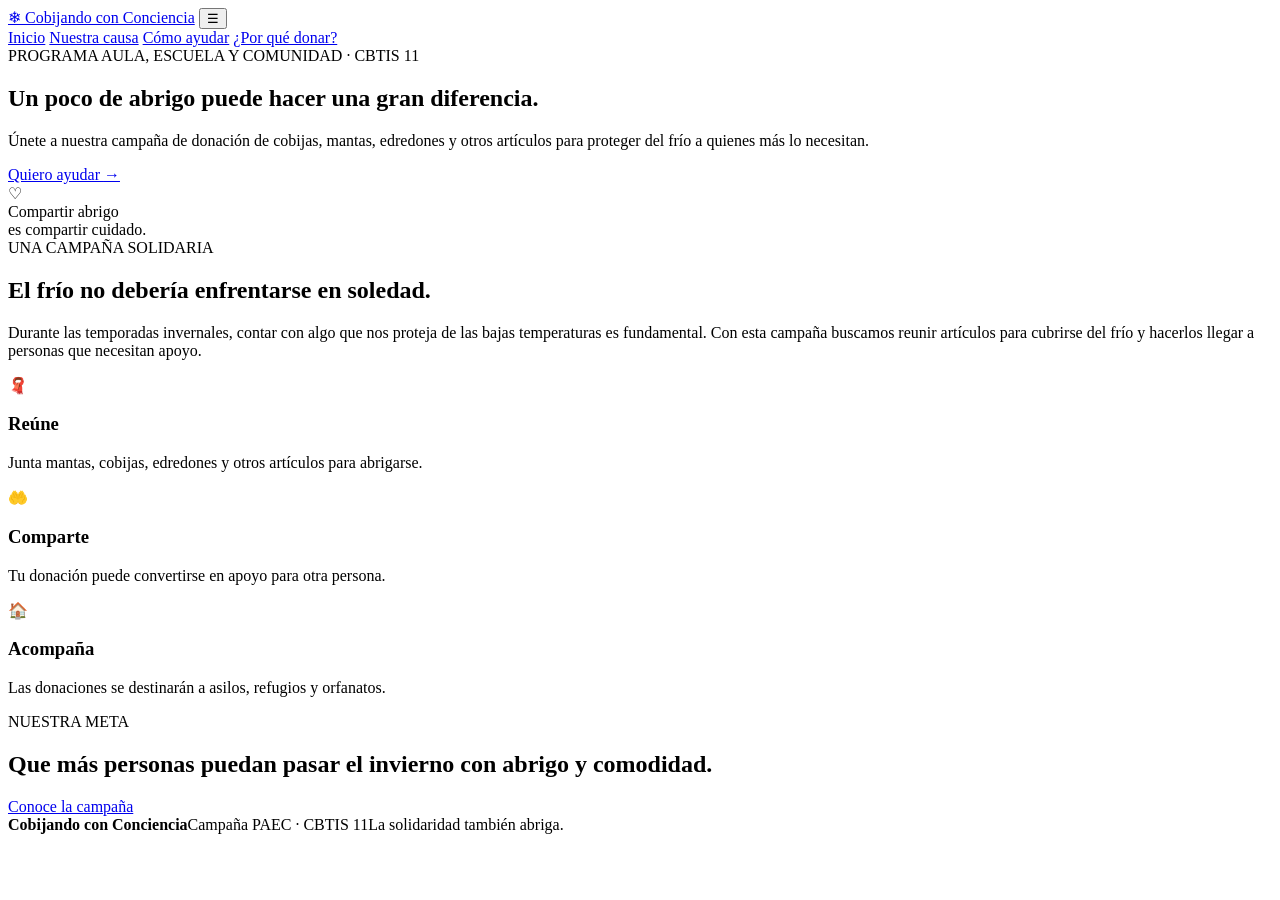
==== index.html @ b931ae20 "Add header with navigation and menu toggle button" ====
<!DOCTYPE html>
<html lang="es">
<head>
  <meta charset="UTF-8">
  <meta name="viewport" content="width=device-width, initial-scale=1.0">
  <meta name="description" content="Campaña Cobijando con Conciencia: dona cobijas, mantas y artículos para ayudar a quienes enfrentan el frío.">
  <title>Cobijando con Conciencia | Campaña PAEC</title>
  <link rel="stylesheet" href="css/estilos.css">
  <script src="js/script.js" defer></script>
</head>
<body>
  <header class="encabezado">
    <a class="marca" href="index.html"><span class="marca-icono">❄</span> Cobijando con Conciencia</a>
    <button class="menu-toggle" aria-label="Abrir menú" aria-expanded="false">☰</button>
    <nav class="navegacion">
      <a class="activo" href="index.html">Inicio</a>
      <a href="nosotros.html">Nuestra causa</a>
      <a href="donar.html">Cómo ayudar</a>
      <a href="impacto.html">¿Por qué donar?</a>
    </nav>
  </header>

  <main>
    <section class="hero">
      <div class="hero-contenido">
        <span class="etiqueta">PROGRAMA AULA, ESCUELA Y COMUNIDAD · CBTIS 11</span>
        <h1>Un poco de abrigo puede hacer una gran diferencia.</h1>
        <p>Únete a nuestra campaña de donación de cobijas, mantas, edredones y otros artículos para proteger del frío a quienes más lo necesitan.</p>
        <a class="boton" href="donar.html">Quiero ayudar <span>→</span></a>
      </div>
      <div class="hero-ilustracion" aria-label="Ilustración decorativa de una manta">
        <div class="sol"></div><div class="manta"><span>♡</span></div>
        <div class="texto-ilustracion">Compartir abrigo<br>es compartir cuidado.</div>
      </div>
    </section>

    <section class="seccion bienvenida">
      <div class="titulo-seccion">
        <span class="sobrelinea">UNA CAMPAÑA SOLIDARIA</span>
        <h2>El frío no debería enfrentarse en soledad.</h2>
      </div>
      <p class="texto-centro">Durante las temporadas invernales, contar con algo que nos proteja de las bajas temperaturas es fundamental. Con esta campaña buscamos reunir artículos para cubrirse del frío y hacerlos llegar a personas que necesitan apoyo.</p>
      <div class="tarjetas">
        <article class="tarjeta"><div class="tarjeta-icono">🧣</div><h3>Reúne</h3><p>Junta mantas, cobijas, edredones y otros artículos para abrigarse.</p></article>
        <article class="tarjeta"><div class="tarjeta-icono">🤲</div><h3>Comparte</h3><p>Tu donación puede convertirse en apoyo para otra persona.</p></article>
        <article class="tarjeta"><div class="tarjeta-icono">🏠</div><h3>Acompaña</h3><p>Las donaciones se destinarán a asilos, refugios y orfanatos.</p></article>
      </div>
    </section>

    <section class="franja">
      <div><span class="sobrelinea">NUESTRA META</span><h2>Que más personas puedan pasar el invierno con abrigo y comodidad.</h2></div>
      <a class="boton boton-claro" href="nosotros.html">Conoce la campaña</a>
    </section>
  </main>

  <footer><strong>Cobijando con Conciencia</strong><span>Campaña PAEC · CBTIS 11</span><span>La solidaridad también abriga.</span></footer>
</body>
</html>
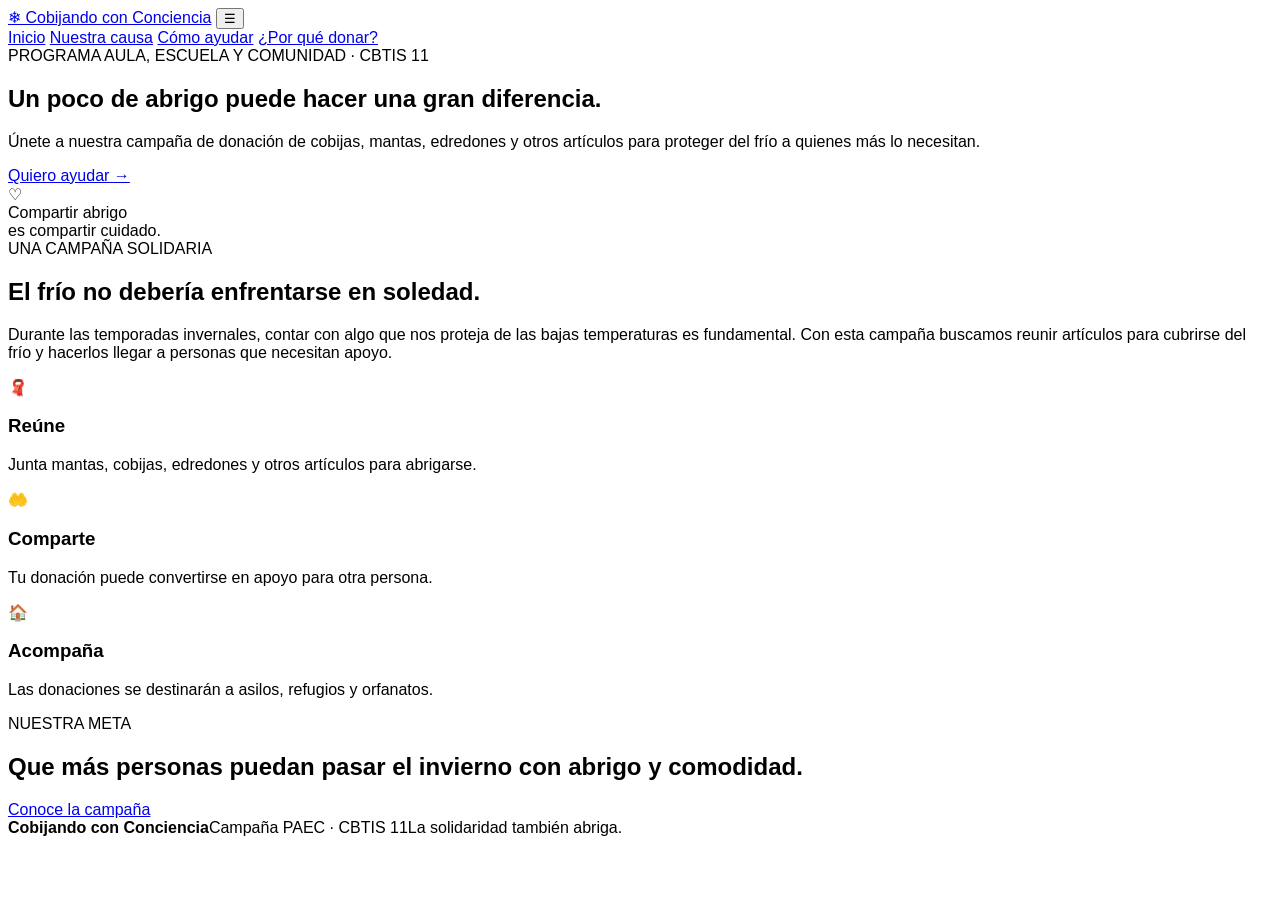
==== commit a9292102: "changed stylesheet ref route" ====
--- a/index.html
+++ b/index.html
@@ -3,56 +3,72 @@
 <head>
   <meta charset="UTF-8">
   <meta name="viewport" content="width=device-width, initial-scale=1.0">
-  <meta name="description" content="Campaña Cobijando con Conciencia: dona cobijas, mantas y artículos para ayudar a quienes enfrentan el frío.">
+  <meta name="description"
+        content="Campaña Cobijando con Conciencia: dona cobijas, mantas y artículos para ayudar a quienes enfrentan el frío.">
   <title>Cobijando con Conciencia | Campaña PAEC</title>
-  <link rel="stylesheet" href="css/estilos.css">
+  <link rel="stylesheet" href="estilos.css">
   <script src="js/script.js" defer></script>
 </head>
 <body>
-  <header class="encabezado">
-    <a class="marca" href="index.html"><span class="marca-icono">❄</span> Cobijando con Conciencia</a>
-    <button class="menu-toggle" aria-label="Abrir menú" aria-expanded="false">☰</button>
-    <nav class="navegacion">
-      <a class="activo" href="index.html">Inicio</a>
-      <a href="nosotros.html">Nuestra causa</a>
-      <a href="donar.html">Cómo ayudar</a>
-      <a href="impacto.html">¿Por qué donar?</a>
-    </nav>
-  </header>
+<header class="encabezado">
+  <a class="marca" href="index.html"><span class="marca-icono">❄</span> Cobijando con Conciencia</a>
+  <button class="menu-toggle" aria-label="Abrir menú" aria-expanded="false">☰</button>
+  <nav class="navegacion">
+    <a class="activo" href="index.html">Inicio</a>
+    <a href="nosotros.html">Nuestra causa</a>
+    <a href="donar.html">Cómo ayudar</a>
+    <a href="impacto.html">¿Por qué donar?</a>
+  </nav>
+</header>
 
-  <main>
-    <section class="hero">
-      <div class="hero-contenido">
-        <span class="etiqueta">PROGRAMA AULA, ESCUELA Y COMUNIDAD · CBTIS 11</span>
-        <h1>Un poco de abrigo puede hacer una gran diferencia.</h1>
-        <p>Únete a nuestra campaña de donación de cobijas, mantas, edredones y otros artículos para proteger del frío a quienes más lo necesitan.</p>
-        <a class="boton" href="donar.html">Quiero ayudar <span>→</span></a>
-      </div>
-      <div class="hero-ilustracion" aria-label="Ilustración decorativa de una manta">
-        <div class="sol"></div><div class="manta"><span>♡</span></div>
-        <div class="texto-ilustracion">Compartir abrigo<br>es compartir cuidado.</div>
-      </div>
-    </section>
+<main>
+  <section class="hero">
+    <div class="hero-contenido">
+      <span class="etiqueta">PROGRAMA AULA, ESCUELA Y COMUNIDAD · CBTIS 11</span>
+      <h1>Un poco de abrigo puede hacer una gran diferencia.</h1>
+      <p>Únete a nuestra campaña de donación de cobijas, mantas, edredones y otros artículos para proteger del frío a
+        quienes más lo necesitan.</p>
+      <a class="boton" href="donar.html">Quiero ayudar <span>→</span></a>
+    </div>
+    <div class="hero-ilustracion" aria-label="Ilustración decorativa de una manta">
+      <div class="sol"></div>
+      <div class="manta"><span>♡</span></div>
+      <div class="texto-ilustracion">Compartir abrigo<br>es compartir cuidado.</div>
+    </div>
+  </section>
 
-    <section class="seccion bienvenida">
-      <div class="titulo-seccion">
-        <span class="sobrelinea">UNA CAMPAÑA SOLIDARIA</span>
-        <h2>El frío no debería enfrentarse en soledad.</h2>
-      </div>
-      <p class="texto-centro">Durante las temporadas invernales, contar con algo que nos proteja de las bajas temperaturas es fundamental. Con esta campaña buscamos reunir artículos para cubrirse del frío y hacerlos llegar a personas que necesitan apoyo.</p>
-      <div class="tarjetas">
-        <article class="tarjeta"><div class="tarjeta-icono">🧣</div><h3>Reúne</h3><p>Junta mantas, cobijas, edredones y otros artículos para abrigarse.</p></article>
-        <article class="tarjeta"><div class="tarjeta-icono">🤲</div><h3>Comparte</h3><p>Tu donación puede convertirse en apoyo para otra persona.</p></article>
-        <article class="tarjeta"><div class="tarjeta-icono">🏠</div><h3>Acompaña</h3><p>Las donaciones se destinarán a asilos, refugios y orfanatos.</p></article>
-      </div>
-    </section>
+  <section class="seccion bienvenida">
+    <div class="titulo-seccion">
+      <span class="sobrelinea">UNA CAMPAÑA SOLIDARIA</span>
+      <h2>El frío no debería enfrentarse en soledad.</h2>
+    </div>
+    <p class="texto-centro">Durante las temporadas invernales, contar con algo que nos proteja de las bajas temperaturas
+      es fundamental. Con esta campaña buscamos reunir artículos para cubrirse del frío y hacerlos llegar a personas que
+      necesitan apoyo.</p>
+    <div class="tarjetas">
+      <article class="tarjeta">
+        <div class="tarjeta-icono">🧣</div>
+        <h3>Reúne</h3>
+        <p>Junta mantas, cobijas, edredones y otros artículos para abrigarse.</p></article>
+      <article class="tarjeta">
+        <div class="tarjeta-icono">🤲</div>
+        <h3>Comparte</h3>
+        <p>Tu donación puede convertirse en apoyo para otra persona.</p></article>
+      <article class="tarjeta">
+        <div class="tarjeta-icono">🏠</div>
+        <h3>Acompaña</h3>
+        <p>Las donaciones se destinarán a asilos, refugios y orfanatos.</p></article>
+    </div>
+  </section>
 
-    <section class="franja">
-      <div><span class="sobrelinea">NUESTRA META</span><h2>Que más personas puedan pasar el invierno con abrigo y comodidad.</h2></div>
-      <a class="boton boton-claro" href="nosotros.html">Conoce la campaña</a>
-    </section>
-  </main>
+  <section class="franja">
+    <div><span class="sobrelinea">NUESTRA META</span>
+      <h2>Que más personas puedan pasar el invierno con abrigo y comodidad.</h2></div>
+    <a class="boton boton-claro" href="nosotros.html">Conoce la campaña</a>
+  </section>
+</main>
 
-  <footer><strong>Cobijando con Conciencia</strong><span>Campaña PAEC · CBTIS 11</span><span>La solidaridad también abriga.</span></footer>
+<footer><strong>Cobijando con Conciencia</strong><span>Campaña PAEC · CBTIS 11</span><span>La solidaridad también abriga.</span>
+</footer>
 </body>
 </html>
--- a/estilos.css
+++ b/estilos.css
@@ -0,0 +1,4 @@
+body {
+    background-color: var(--color-bg);
+    font-family: Helvetica, Arial, sans-serif;
+}
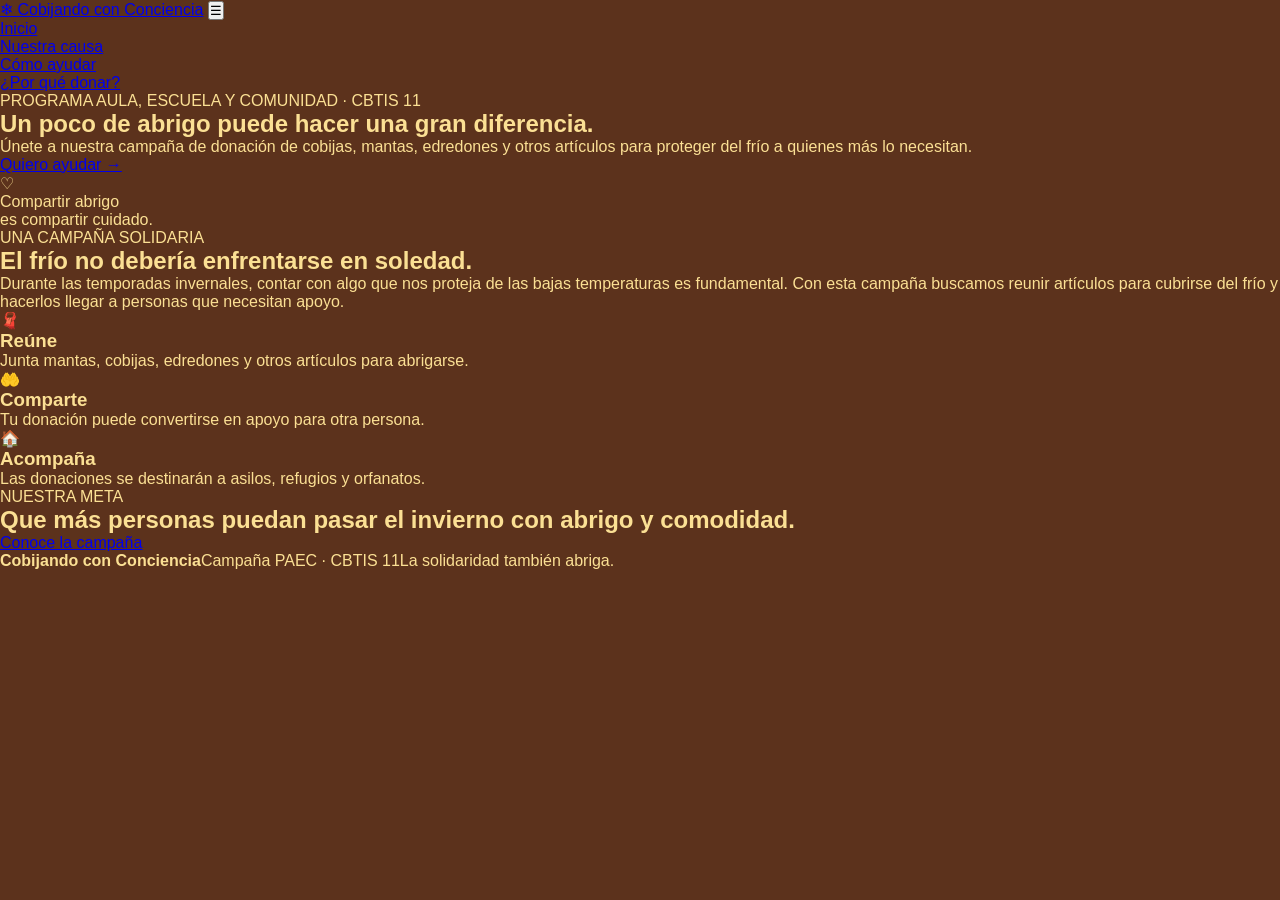
==== commit caf53de0: "Tweaked html by making nav items a list and adding global stylings" ====
--- a/index.html
+++ b/index.html
@@ -1,71 +1,74 @@
 <!DOCTYPE html>
 <html lang="es">
 <head>
-  <meta charset="UTF-8">
-  <meta name="viewport" content="width=device-width, initial-scale=1.0">
-  <meta name="description"
-        content="Campaña Cobijando con Conciencia: dona cobijas, mantas y artículos para ayudar a quienes enfrentan el frío.">
-  <title>Cobijando con Conciencia | Campaña PAEC</title>
-  <link rel="stylesheet" href="estilos.css">
-  <script src="js/script.js" defer></script>
+    <meta charset="UTF-8">
+    <meta name="viewport" content="width=device-width, initial-scale=1.0">
+    <meta name="description"
+          content="Campaña Cobijando con Conciencia: dona cobijas, mantas y artículos para ayudar a quienes enfrentan el frío.">
+    <title>Cobijando con Conciencia | Campaña PAEC</title>
+    <link rel="stylesheet" href="estilos.css">
+    <script src="js/script.js" defer></script>
 </head>
 <body>
 <header class="encabezado">
-  <a class="marca" href="index.html"><span class="marca-icono">❄</span> Cobijando con Conciencia</a>
-  <button class="menu-toggle" aria-label="Abrir menú" aria-expanded="false">☰</button>
-  <nav class="navegacion">
-    <a class="activo" href="index.html">Inicio</a>
-    <a href="nosotros.html">Nuestra causa</a>
-    <a href="donar.html">Cómo ayudar</a>
-    <a href="impacto.html">¿Por qué donar?</a>
-  </nav>
+    <a class="marca" href="index.html"><span class="marca-icono">❄</span> Cobijando con Conciencia</a>
+    <button class="menu-toggle" aria-label="Abrir menú" aria-expanded="false">☰</button>
+    <nav class="navegacion">
+        <ul>
+            <li><a class="activo" href="index.html">Inicio</a></li>
+            <li><a href="nosotros.html">Nuestra causa</a></li>
+            <li><a href="donar.html">Cómo ayudar</a></li>
+            <li><a href="impacto.html">¿Por qué donar?</a></li>
+        </ul>
+    </nav>
 </header>
 
 <main>
-  <section class="hero">
-    <div class="hero-contenido">
-      <span class="etiqueta">PROGRAMA AULA, ESCUELA Y COMUNIDAD · CBTIS 11</span>
-      <h1>Un poco de abrigo puede hacer una gran diferencia.</h1>
-      <p>Únete a nuestra campaña de donación de cobijas, mantas, edredones y otros artículos para proteger del frío a
-        quienes más lo necesitan.</p>
-      <a class="boton" href="donar.html">Quiero ayudar <span>→</span></a>
-    </div>
-    <div class="hero-ilustracion" aria-label="Ilustración decorativa de una manta">
-      <div class="sol"></div>
-      <div class="manta"><span>♡</span></div>
-      <div class="texto-ilustracion">Compartir abrigo<br>es compartir cuidado.</div>
-    </div>
-  </section>
+    <section class="hero">
+        <div class="hero-contenido">
+            <span class="etiqueta">PROGRAMA AULA, ESCUELA Y COMUNIDAD · CBTIS 11</span>
+            <h1>Un poco de abrigo puede hacer una gran diferencia.</h1>
+            <p>Únete a nuestra campaña de donación de cobijas, mantas, edredones y otros artículos para proteger del
+                frío a quienes más lo necesitan.</p>
+            <a class="boton" href="donar.html">Quiero ayudar <span>→</span></a>
+        </div>
+        <div class="hero-ilustracion" aria-label="Ilustración decorativa de una manta">
+            <div class="sol"></div>
+            <div class="manta"><span>♡</span></div>
+            <div class="texto-ilustracion">Compartir abrigo<br>es compartir cuidado.</div>
+        </div>
+    </section>
 
-  <section class="seccion bienvenida">
-    <div class="titulo-seccion">
-      <span class="sobrelinea">UNA CAMPAÑA SOLIDARIA</span>
-      <h2>El frío no debería enfrentarse en soledad.</h2>
-    </div>
-    <p class="texto-centro">Durante las temporadas invernales, contar con algo que nos proteja de las bajas temperaturas
-      es fundamental. Con esta campaña buscamos reunir artículos para cubrirse del frío y hacerlos llegar a personas que
-      necesitan apoyo.</p>
-    <div class="tarjetas">
-      <article class="tarjeta">
-        <div class="tarjeta-icono">🧣</div>
-        <h3>Reúne</h3>
-        <p>Junta mantas, cobijas, edredones y otros artículos para abrigarse.</p></article>
-      <article class="tarjeta">
-        <div class="tarjeta-icono">🤲</div>
-        <h3>Comparte</h3>
-        <p>Tu donación puede convertirse en apoyo para otra persona.</p></article>
-      <article class="tarjeta">
-        <div class="tarjeta-icono">🏠</div>
-        <h3>Acompaña</h3>
-        <p>Las donaciones se destinarán a asilos, refugios y orfanatos.</p></article>
-    </div>
-  </section>
+    <section class="seccion bienvenida">
+        <div class="titulo-seccion">
+            <span class="sobrelinea">UNA CAMPAÑA SOLIDARIA</span>
+            <h2>El frío no debería enfrentarse en soledad.</h2>
+        </div>
+        <p class="texto-centro">Durante las temporadas invernales, contar con algo que nos proteja de las bajas
+            temperaturas
+            es fundamental. Con esta campaña buscamos reunir artículos para cubrirse del frío y hacerlos llegar a
+            personas que necesitan apoyo.</p>
+        <div class="tarjetas">
+            <article class="tarjeta">
+                <div class="tarjeta-icono">🧣</div>
+                <h3>Reúne</h3>
+                <p>Junta mantas, cobijas, edredones y otros artículos para abrigarse.</p></article>
+            <article class="tarjeta">
+                <div class="tarjeta-icono">🤲</div>
+                <h3>Comparte</h3>
+                <p>Tu donación puede convertirse en apoyo para otra persona.</p></article>
+            <article class="tarjeta">
+                <div class="tarjeta-icono">🏠</div>
+                <h3>Acompaña</h3>
+                <p>Las donaciones se destinarán a asilos, refugios y orfanatos.</p></article>
+        </div>
+    </section>
 
-  <section class="franja">
-    <div><span class="sobrelinea">NUESTRA META</span>
-      <h2>Que más personas puedan pasar el invierno con abrigo y comodidad.</h2></div>
-    <a class="boton boton-claro" href="nosotros.html">Conoce la campaña</a>
-  </section>
+    <section class="franja">
+        <div><span class="sobrelinea">NUESTRA META</span>
+            <h2>Que más personas puedan pasar el invierno con abrigo y comodidad.</h2></div>
+        <a class="boton boton-claro" href="nosotros.html">Conoce la campaña</a>
+    </section>
 </main>
 
 <footer><strong>Cobijando con Conciencia</strong><span>Campaña PAEC · CBTIS 11</span><span>La solidaridad también abriga.</span>
--- a/estilos.css
+++ b/estilos.css
@@ -1,4 +1,18 @@
+:root {
+    --color-bg: #5c321c;
+    --color-txt: #fbe094;
+}
+
+*,
+*::before,
+*::after {
+    box-sizing: border-box;
+    margin: 0;
+    padding: 0;
+}
+
 body {
     background-color: var(--color-bg);
+    color: var(--color-txt);
     font-family: Helvetica, Arial, sans-serif;
 }
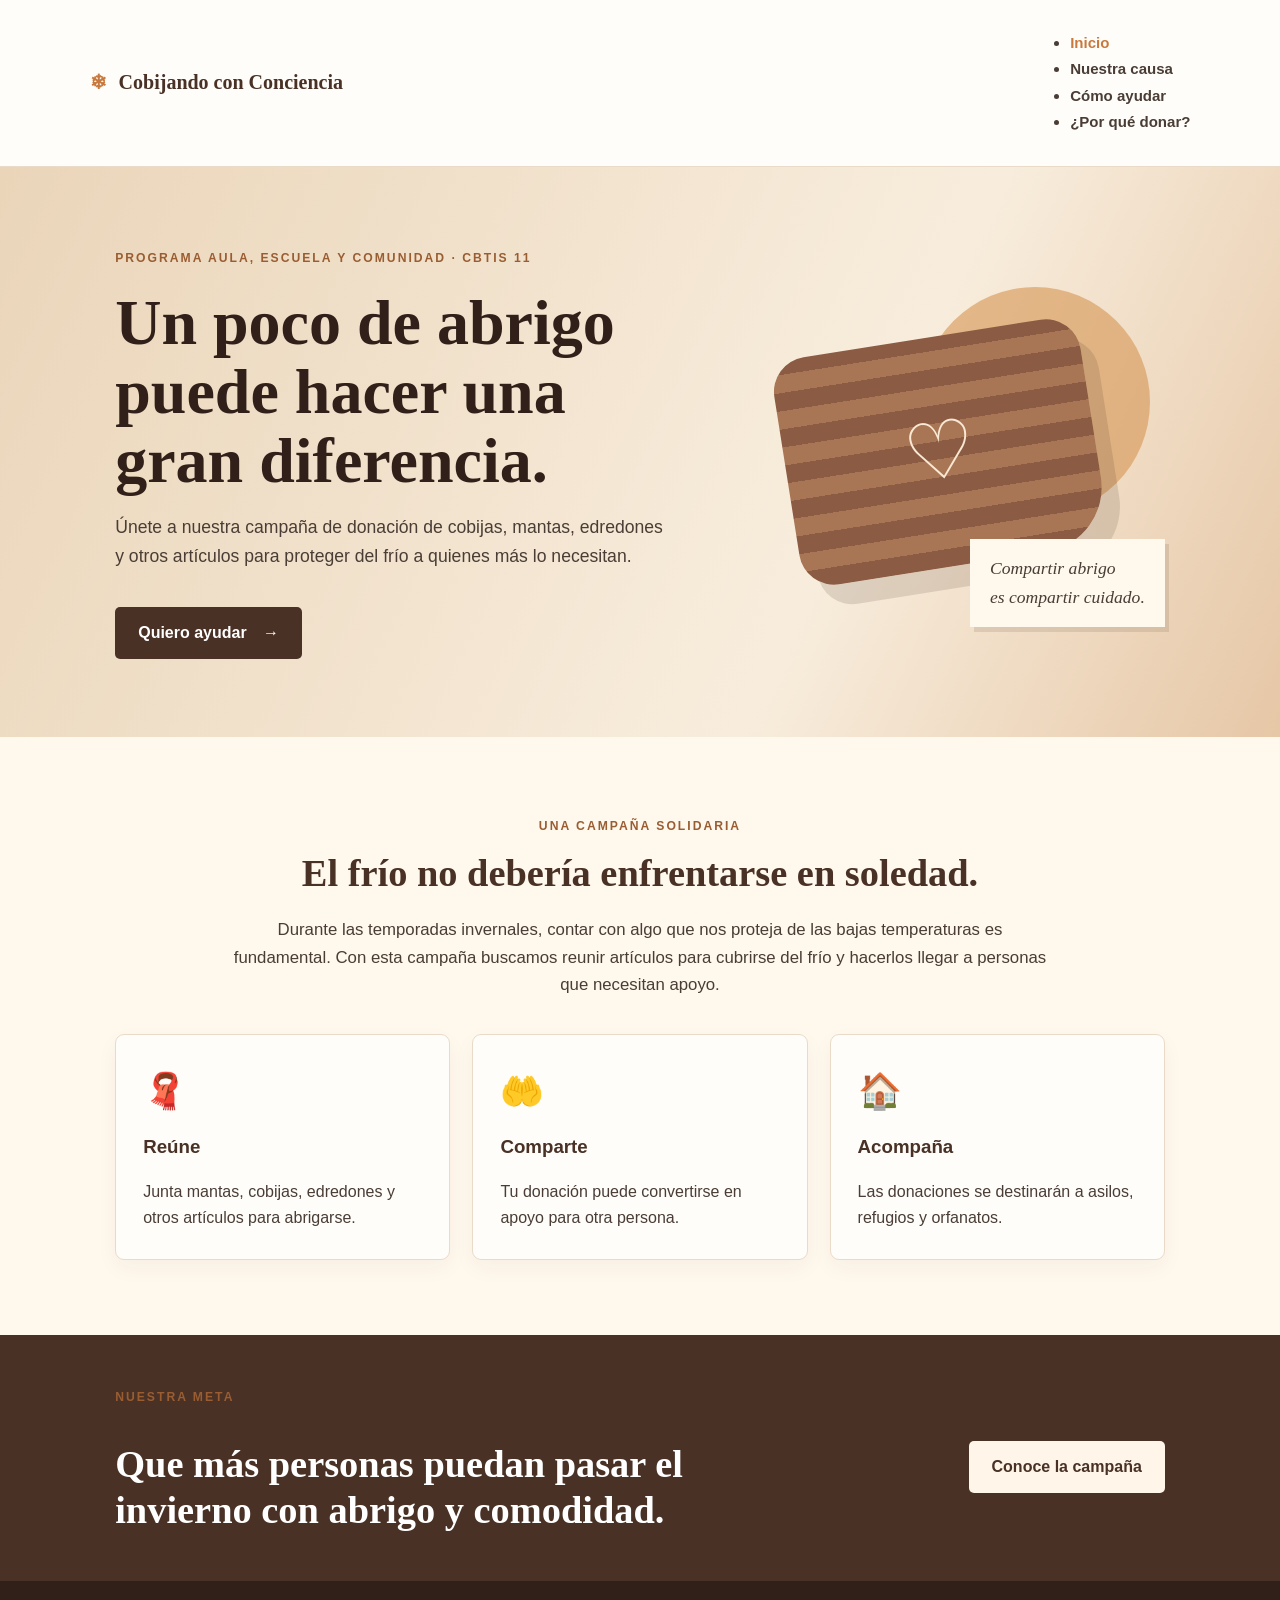
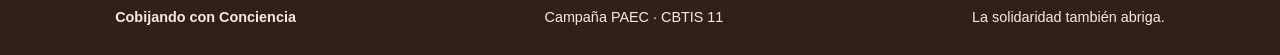
==== commit 32edb168: "Remove script tag from index.html" ====
--- a/index.html
+++ b/index.html
@@ -7,7 +7,6 @@
           content="Campaña Cobijando con Conciencia: dona cobijas, mantas y artículos para ayudar a quienes enfrentan el frío.">
     <title>Cobijando con Conciencia | Campaña PAEC</title>
     <link rel="stylesheet" href="estilos.css">
-    <script src="js/script.js" defer></script>
 </head>
 <body>
 <header class="encabezado">
--- a/estilos.css
+++ b/estilos.css
@@ -1,18 +1,449 @@
 :root {
-    --color-bg: #5c321c;
-    --color-txt: #fbe094;
-}
-
-*,
-*::before,
-*::after {
+    --cafe: #493126;
+    --cafe-oscuro: #302019;
+    --naranja: #c8793d;
+    --crema: #fff8ed;
+    --papel: #f3e7d5;
+    --texto: #493d35;
+    --blanco: #fffdf9;
+}
+
+* {
     box-sizing: border-box;
+}
+
+html {
+    scroll-behavior: smooth;
+}
+
+body {
     margin: 0;
-    padding: 0;
-}
-
-body {
-    background-color: var(--color-bg);
-    color: var(--color-txt);
-    font-family: Helvetica, Arial, sans-serif;
-}
+    font-family: Arial, Helvetica, sans-serif;
+    color: var(--texto);
+    background: var(--crema);
+    line-height: 1.65;
+}
+
+a {
+    color: inherit;
+    text-decoration: none;
+}
+
+.encabezado {
+    min-height: 76px;
+    padding: 14px 7%;
+    display: flex;
+    align-items: center;
+    justify-content: space-between;
+    gap: 25px;
+    background: var(--blanco);
+    border-bottom: 1px solid #eadbc8;
+    position: sticky;
+    top: 0;
+    z-index: 10;
+}
+
+.marca {
+    color: var(--cafe);
+    font-family: Georgia, serif;
+    font-size: 1.25rem;
+    font-weight: bold;
+}
+
+.marca-icono {
+    color: var(--naranja);
+    margin-right: 7px;
+}
+
+.navegacion {
+    display: flex;
+    gap: 27px;
+    align-items: center;
+}
+
+.navegacion a {
+    font-size: .94rem;
+    font-weight: 600;
+}
+
+.navegacion a:hover, .navegacion a.activo {
+    color: var(--naranja);
+}
+
+.menu-toggle {
+    display: none;
+    border: 0;
+    background: transparent;
+    color: var(--cafe);
+    font-size: 1.6rem;
+    cursor: pointer;
+}
+
+.hero {
+    min-height: 570px;
+    padding: 75px 9%;
+    display: grid;
+    grid-template-columns: 1.1fr .9fr;
+    align-items: center;
+    gap: 50px;
+    background: linear-gradient(115deg, #ead5b9, #f8eddd 65%, #e6c7a6);
+    overflow: hidden;
+}
+
+.etiqueta, .sobrelinea {
+    color: #9a5d32;
+    font-weight: bold;
+    letter-spacing: 2px;
+    font-size: .76rem;
+}
+
+.hero h1 {
+    max-width: 650px;
+    color: var(--cafe-oscuro);
+    font-family: Georgia, serif;
+    font-size: clamp(2.6rem, 5vw, 4.5rem);
+    line-height: 1.08;
+    margin: 18px 0;
+}
+
+.hero p {
+    max-width: 570px;
+    font-size: 1.1rem;
+}
+
+.boton {
+    display: inline-block;
+    margin-top: 18px;
+    padding: 13px 23px;
+    background: var(--cafe);
+    color: white;
+    border-radius: 5px;
+    font-weight: bold;
+    transition: .2s;
+}
+
+.boton:hover {
+    background: var(--naranja);
+    transform: translateY(-2px);
+}
+
+.boton span {
+    margin-left: 12px;
+}
+
+.hero-ilustracion {
+    min-height: 350px;
+    position: relative;
+    display: flex;
+    justify-content: center;
+    align-items: center;
+}
+
+.sol {
+    position: absolute;
+    width: 230px;
+    height: 230px;
+    border-radius: 50%;
+    background: #d99b5d;
+    top: 10px;
+    right: 15px;
+    opacity: .65;
+}
+
+.manta {
+    position: relative;
+    width: 310px;
+    height: 230px;
+    border-radius: 35px 35px 65px 35px;
+    transform: rotate(-9deg);
+    background: repeating-linear-gradient(0deg, #8b5b43 0 18px, #a87555 18px 36px);
+    box-shadow: 15px 22px 0 #49312625;
+    display: grid;
+    place-items: center;
+    color: #f9e8d3;
+    font-size: 5rem;
+}
+
+.texto-ilustracion {
+    position: absolute;
+    bottom: 0;
+    right: 0;
+    background: var(--crema);
+    padding: 15px 20px;
+    font-family: Georgia, serif;
+    font-style: italic;
+    font-size: 1.1rem;
+    box-shadow: 4px 5px 0 #49312620;
+}
+
+.seccion {
+    padding: 75px 9%;
+}
+
+.titulo-seccion {
+    text-align: center;
+}
+
+h2 {
+    color: var(--cafe);
+    font-family: Georgia, serif;
+    font-size: clamp(1.8rem, 3vw, 2.6rem);
+    line-height: 1.2;
+}
+
+.titulo-seccion h2 {
+    max-width: 700px;
+    margin: 12px auto;
+}
+
+.texto-centro, .intro {
+    max-width: 820px;
+    margin: 20px auto 35px;
+    text-align: center;
+    font-size: 1.05rem;
+}
+
+.tarjetas {
+    display: grid;
+    grid-template-columns: repeat(3, 1fr);
+    gap: 22px;
+    margin-top: 32px;
+}
+
+.tarjeta {
+    background: var(--blanco);
+    border: 1px solid #eadbc8;
+    border-radius: 9px;
+    padding: 27px;
+    box-shadow: 0 8px 22px #4931260b;
+}
+
+.tarjeta-icono {
+    font-size: 2.2rem;
+}
+
+.tarjeta h3 {
+    color: var(--cafe);
+    margin: 12px 0 5px;
+}
+
+.tarjeta p {
+    margin-bottom: 0;
+}
+
+.franja {
+    padding: 48px 9%;
+    background: var(--cafe);
+    color: #fff5e9;
+    display: flex;
+    justify-content: space-between;
+    align-items: center;
+    gap: 30px;
+}
+
+.franja h2 {
+    color: white;
+    max-width: 700px;
+    margin-bottom: 0;
+}
+
+.boton-claro {
+    background: #fff5e9;
+    color: var(--cafe);
+    white-space: nowrap;
+}
+
+.pagina {
+    min-height: 70vh;
+}
+
+.encabezado-pagina {
+    text-align: center;
+    padding: 75px 8% 55px;
+    background: var(--papel);
+}
+
+.encabezado-pagina h1 {
+    color: var(--cafe);
+    font-family: Georgia, serif;
+    font-size: clamp(2.5rem, 5vw, 4rem);
+    margin: 8px 0;
+}
+
+.encabezado-pagina p {
+    max-width: 700px;
+    margin: auto;
+    font-size: 1.08rem;
+}
+
+.contenido-doble {
+    padding: 70px 9%;
+    display: grid;
+    grid-template-columns: 1fr 1fr;
+    gap: 55px;
+    align-items: center;
+}
+
+.contenido-doble h2 {
+    margin-top: 0;
+}
+
+.cita {
+    padding: 35px;
+    background: #ead5b9;
+    border-radius: 8px;
+    font-family: Georgia, serif;
+    font-size: 1.4rem;
+    font-style: italic;
+    color: var(--cafe);
+}
+
+.cita span {
+    font-size: 4rem;
+    line-height: .7;
+    color: var(--naranja);
+}
+
+.bloque-suave {
+    margin: 15px 9%;
+    padding: 42px;
+    background: #f0e1cf;
+    border-radius: 9px;
+}
+
+.bloque-suave h2 {
+    margin-top: 0;
+}
+
+.lista-donaciones {
+    display: grid;
+    grid-template-columns: 1fr 1fr;
+    gap: 18px;
+    margin-top: 30px;
+}
+
+.donacion {
+    display: flex;
+    gap: 18px;
+    padding: 22px;
+    background: white;
+    border: 1px solid #eadbc8;
+    border-radius: 8px;
+}
+
+.donacion > span {
+    font-size: 2rem;
+}
+
+.donacion h3 {
+    margin: 0 0 5px;
+    color: var(--cafe);
+}
+
+.donacion p {
+    margin: 0;
+}
+
+.aviso {
+    margin-top: 25px;
+    padding: 18px 22px;
+    background: #f0e1cf;
+    border-left: 4px solid var(--naranja);
+}
+
+.nota {
+    margin: 0 9% 55px;
+    font-size: .9rem;
+    color: #77685d;
+}
+
+.llamado {
+    margin: 15px 9% 75px;
+    padding: 48px 30px;
+    text-align: center;
+    background: var(--cafe);
+    color: #fff5e9;
+    border-radius: 9px;
+}
+
+.llamado h2 {
+    color: white;
+}
+
+footer {
+    display: flex;
+    justify-content: space-between;
+    flex-wrap: wrap;
+    gap: 12px 25px;
+    padding: 25px 9%;
+    background: var(--cafe-oscuro);
+    color: #f8eadd;
+    font-size: .9rem;
+}
+
+@media (max-width: 760px) {
+    .encabezado {
+        flex-wrap: wrap;
+    }
+
+    .menu-toggle {
+        display: block;
+    }
+
+    .navegacion {
+        display: none;
+        width: 100%;
+        flex-direction: column;
+        align-items: flex-start;
+        gap: 12px;
+        padding: 12px 0;
+    }
+
+    .navegacion.abierto {
+        display: flex;
+    }
+
+    .hero {
+        grid-template-columns: 1fr;
+        padding: 55px 7%;
+    }
+
+    .hero-ilustracion {
+        min-height: 280px;
+    }
+
+    .manta {
+        width: 250px;
+        height: 180px;
+    }
+
+    .tarjetas, .contenido-doble, .lista-donaciones {
+        grid-template-columns: 1fr;
+    }
+
+    .seccion {
+        padding: 55px 7%;
+    }
+
+    .franja {
+        align-items: flex-start;
+        flex-direction: column;
+        padding: 40px 7%;
+    }
+
+    .bloque-suave {
+        margin: 10px 7%;
+        padding: 28px;
+    }
+
+    .nota {
+        margin-left: 7%;
+        margin-right: 7%;
+    }
+
+    footer {
+        flex-direction: column;
+        padding: 25px 7%;
+    }
+}
+
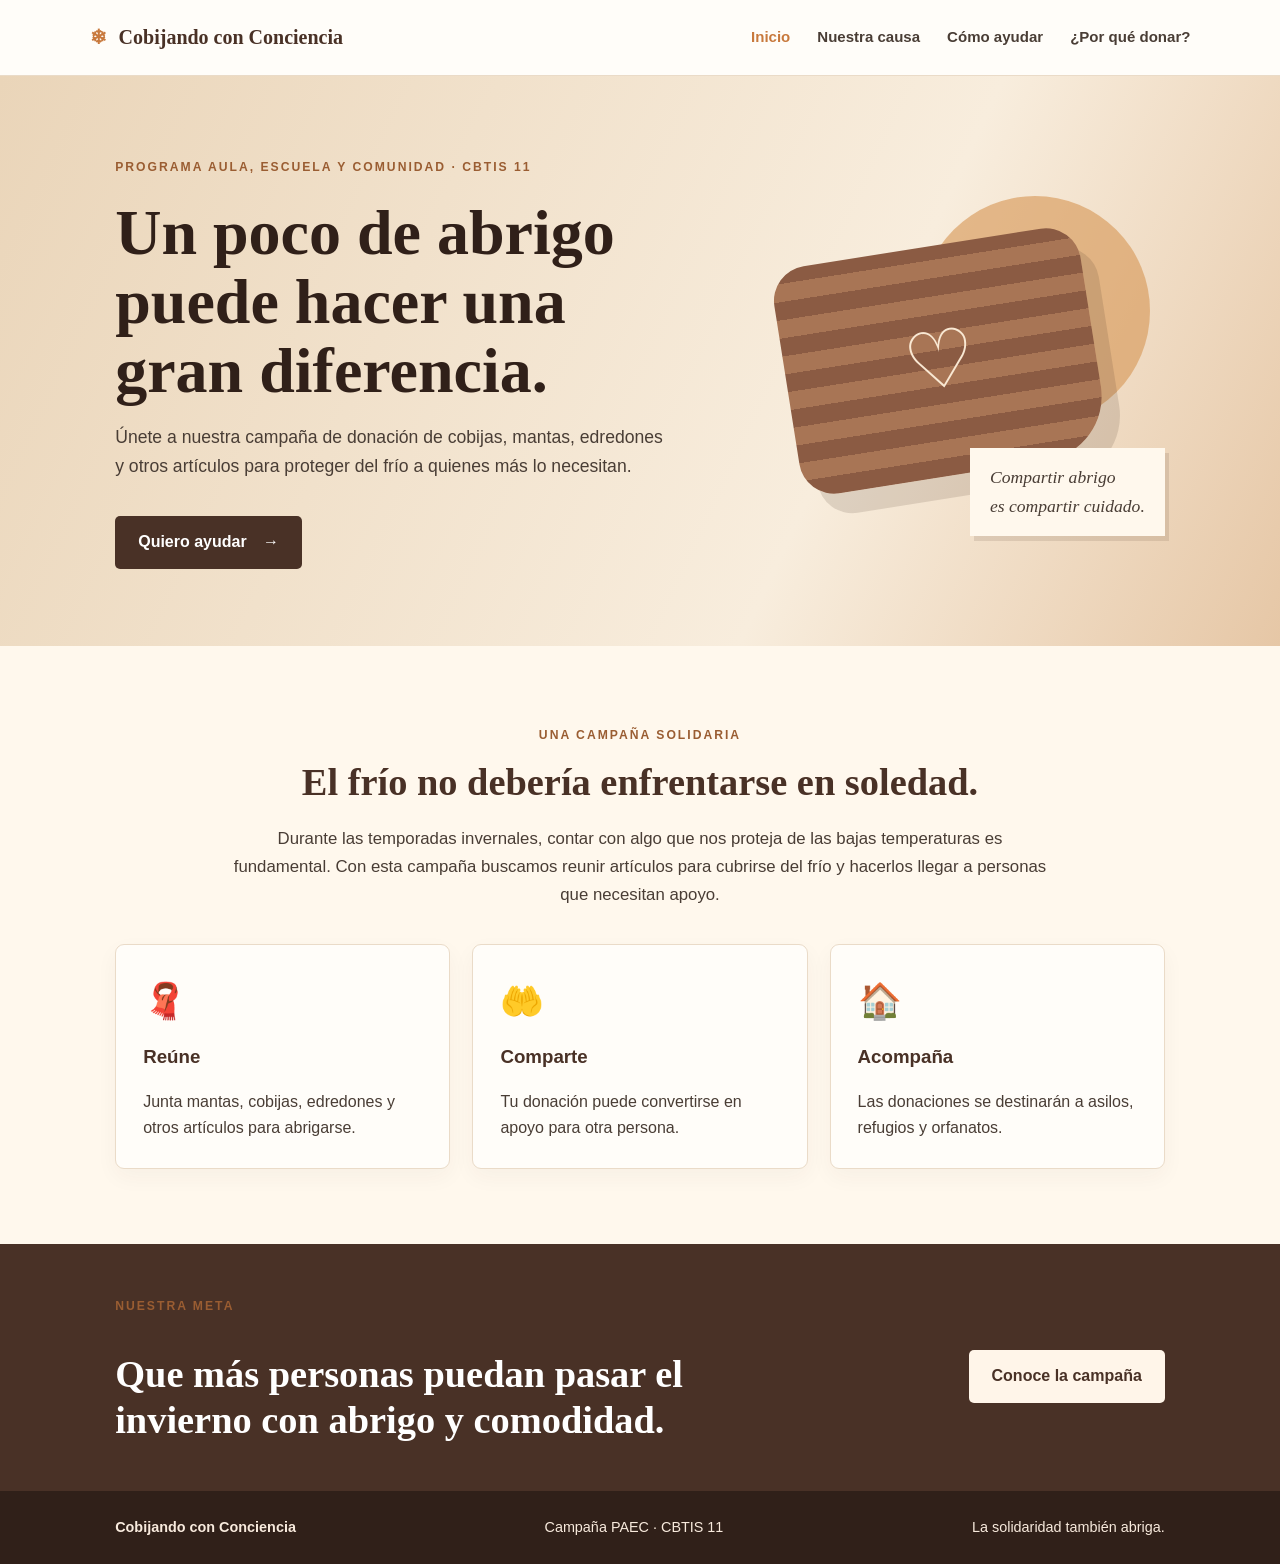
==== commit b959f976: "Removed list tags from nav in index.html" ====
--- a/index.html
+++ b/index.html
@@ -13,12 +13,10 @@
     <a class="marca" href="index.html"><span class="marca-icono">❄</span> Cobijando con Conciencia</a>
     <button class="menu-toggle" aria-label="Abrir menú" aria-expanded="false">☰</button>
     <nav class="navegacion">
-        <ul>
-            <li><a class="activo" href="index.html">Inicio</a></li>
-            <li><a href="nosotros.html">Nuestra causa</a></li>
-            <li><a href="donar.html">Cómo ayudar</a></li>
-            <li><a href="impacto.html">¿Por qué donar?</a></li>
-        </ul>
+            <a class="activo" href="index.html">Inicio</a>
+            <a href="nosotros.html">Nuestra causa</a>
+            <a href="donar.html">Cómo ayudar</a>
+            <a href="impacto.html">¿Por qué donar?</a>
     </nav>
 </header>
 
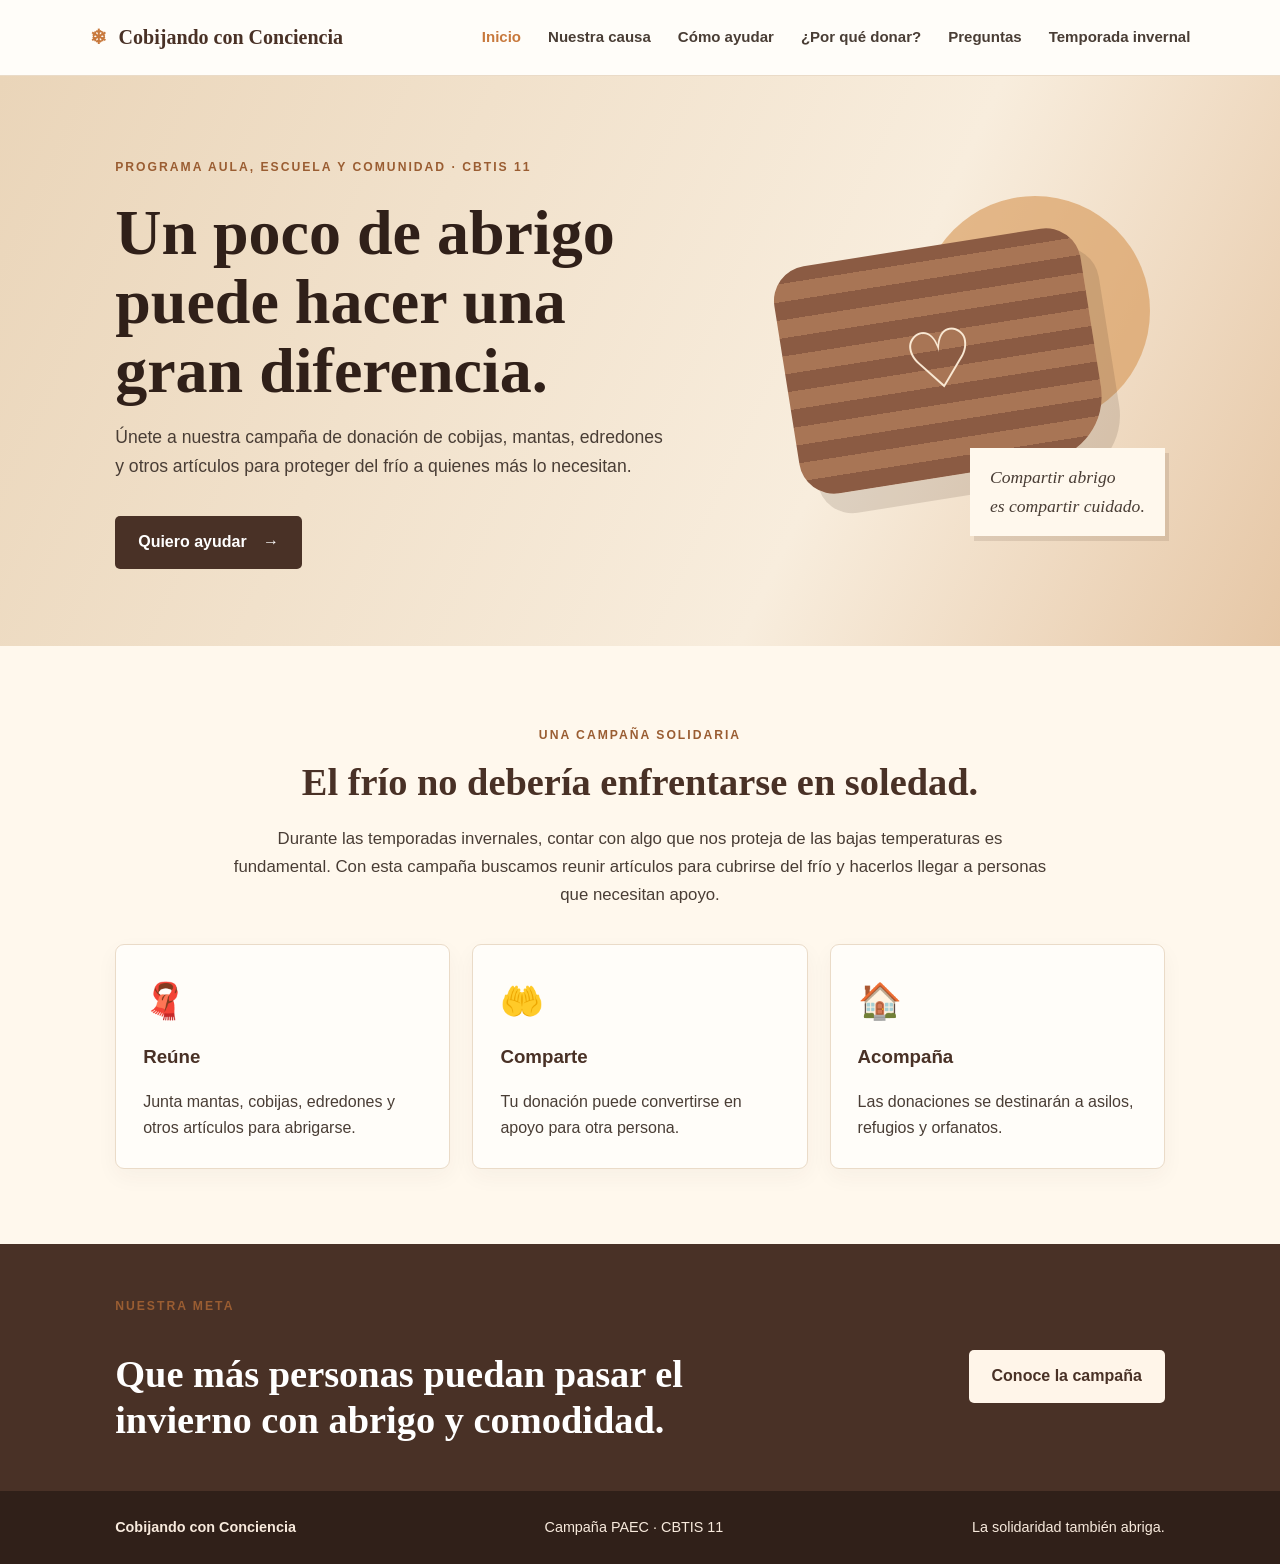
==== commit fb570ccf: "Add links to 'Preguntas' and 'Temporada invernal'" ====
--- a/index.html
+++ b/index.html
@@ -17,6 +17,8 @@
             <a href="nosotros.html">Nuestra causa</a>
             <a href="donar.html">Cómo ayudar</a>
             <a href="impacto.html">¿Por qué donar?</a>
+            <a href="preguntas.html">Preguntas</a>
+            <a href="cuidados.html">Temporada invernal</a>
     </nav>
 </header>
 
